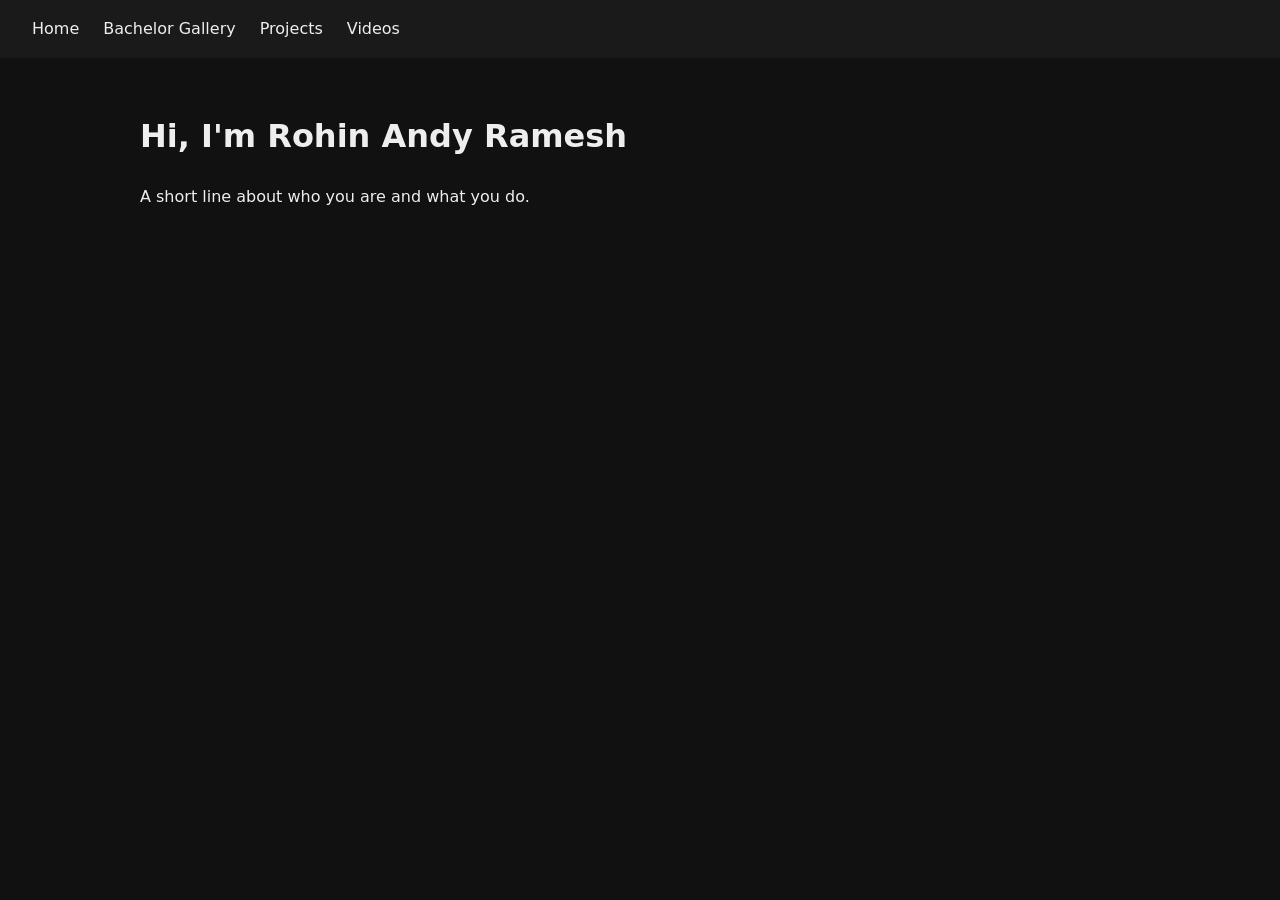
==== index.html @ 777e1914 "Add starter portfolio site with home, gallery, projects and videos pages" ====
<!DOCTYPE html>
<html lang="en">
<head>
  <meta charset="UTF-8">
  <meta name="viewport" content="width=device-width, initial-scale=1.0">
  <title>Rohin Andy Ramesh – Portfolio</title>
  <link rel="stylesheet" href="style.css">
</head>
<body>
  <nav>
    <a href="index.html">Home</a>
    <a href="gallery.html">Bachelor Gallery</a>
    <a href="projects.html">Projects</a>
    <a href="videos.html">Videos</a>
  </nav>
  <main>
    <h1>Hi, I'm Rohin Andy Ramesh</h1>
    <p>A short line about who you are and what you do.</p>
  </main>
</body>
</html>
---- style.css ----
body {
  font-family: system-ui, sans-serif;
  margin: 0;
  background: #111;
  color: #eee;
  line-height: 1.6;
}
nav {
  display: flex;
  gap: 1.5rem;
  padding: 1rem 2rem;
  background: #1a1a1a;
  position: sticky;
  top: 0;
}
nav a { color: #eee; text-decoration: none; }
nav a:hover { color: #6cf; }
main { max-width: 1000px; margin: 0 auto; padding: 2rem; }
.grid {
  display: grid;
  grid-template-columns: repeat(auto-fill, minmax(260px, 1fr));
  gap: 1rem;
}
.grid img { width: 100%; border-radius: 8px; display: block; }
.videos iframe { width: 100%; aspect-ratio: 16 / 9; border: 0; border-radius: 8px; }
.card { background: #1a1a1a; padding: 1.5rem; border-radius: 8px; margin-bottom: 1rem; }
a { color: #6cf; }
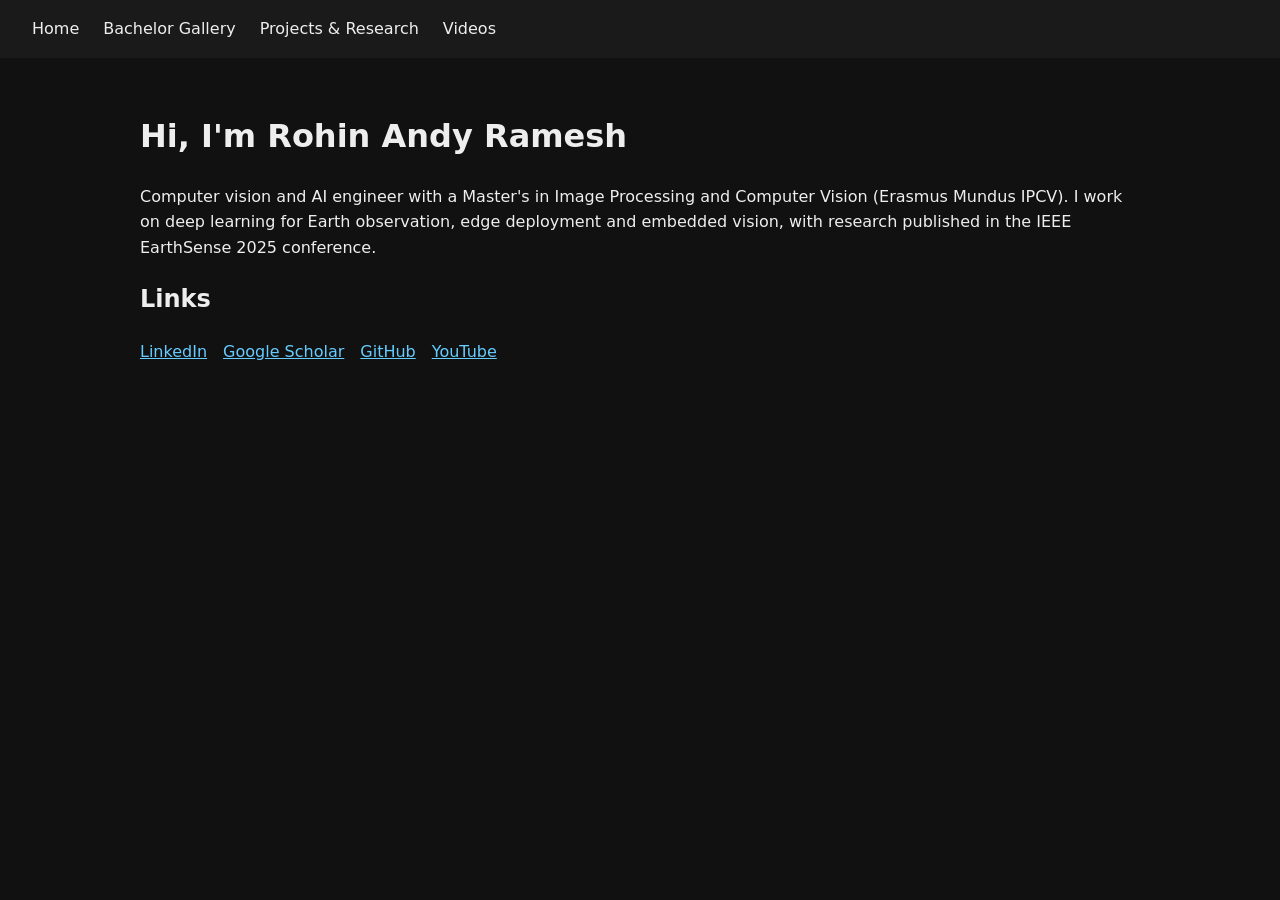
==== commit 5ef99940: "Add profile, links, photos, publications and experience Co-Authored-By: Claude Haiku 5.5 <noreply@an" ====
--- a/index.html
+++ b/index.html
@@ -10,12 +10,20 @@
   <nav>
     <a href="index.html">Home</a>
     <a href="gallery.html">Bachelor Gallery</a>
-    <a href="projects.html">Projects</a>
+    <a href="projects.html">Projects & Research</a>
     <a href="videos.html">Videos</a>
   </nav>
   <main>
     <h1>Hi, I'm Rohin Andy Ramesh</h1>
-    <p>A short line about who you are and what you do.</p>
+    <p>Computer vision and AI engineer with a Master's in Image Processing and Computer Vision (Erasmus Mundus IPCV). I work on deep learning for Earth observation, edge deployment and embedded vision, with research published in the IEEE EarthSense 2025 conference.</p>
+
+    <h2>Links</h2>
+    <ul class="links">
+      <li><a href="https://www.linkedin.com/in/rohin-andy-ramesh-450394215" target="_blank" rel="noopener">LinkedIn</a></li>
+      <li><a href="https://scholar.google.com/citations?user=QvoHIwIAAAAJ&hl=en" target="_blank" rel="noopener">Google Scholar</a></li>
+      <li><a href="https://github.com/rohinr7" target="_blank" rel="noopener">GitHub</a></li>
+      <li><a href="https://www.youtube.com/@visionarchitecture" target="_blank" rel="noopener">YouTube</a></li>
+    </ul>
   </main>
 </body>
 </html>
--- a/style.css
+++ b/style.css
@@ -7,6 +7,7 @@
 }
 nav {
   display: flex;
+  flex-wrap: wrap;
   gap: 1.5rem;
   padding: 1rem 2rem;
   background: #1a1a1a;
@@ -22,6 +23,18 @@
   gap: 1rem;
 }
 .grid img { width: 100%; border-radius: 8px; display: block; }
+figure { margin: 0; }
+figcaption { color: #aaa; font-size: 0.95rem; margin-top: 0.4rem; }
 .videos iframe { width: 100%; aspect-ratio: 16 / 9; border: 0; border-radius: 8px; }
 .card { background: #1a1a1a; padding: 1.5rem; border-radius: 8px; margin-bottom: 1rem; }
+.links { list-style: none; padding: 0; display: flex; flex-wrap: wrap; gap: 1rem; }
+.button {
+  display: inline-block;
+  background: #6cf;
+  color: #111;
+  padding: 0.6rem 1.2rem;
+  border-radius: 6px;
+  text-decoration: none;
+  font-weight: 600;
+}
 a { color: #6cf; }
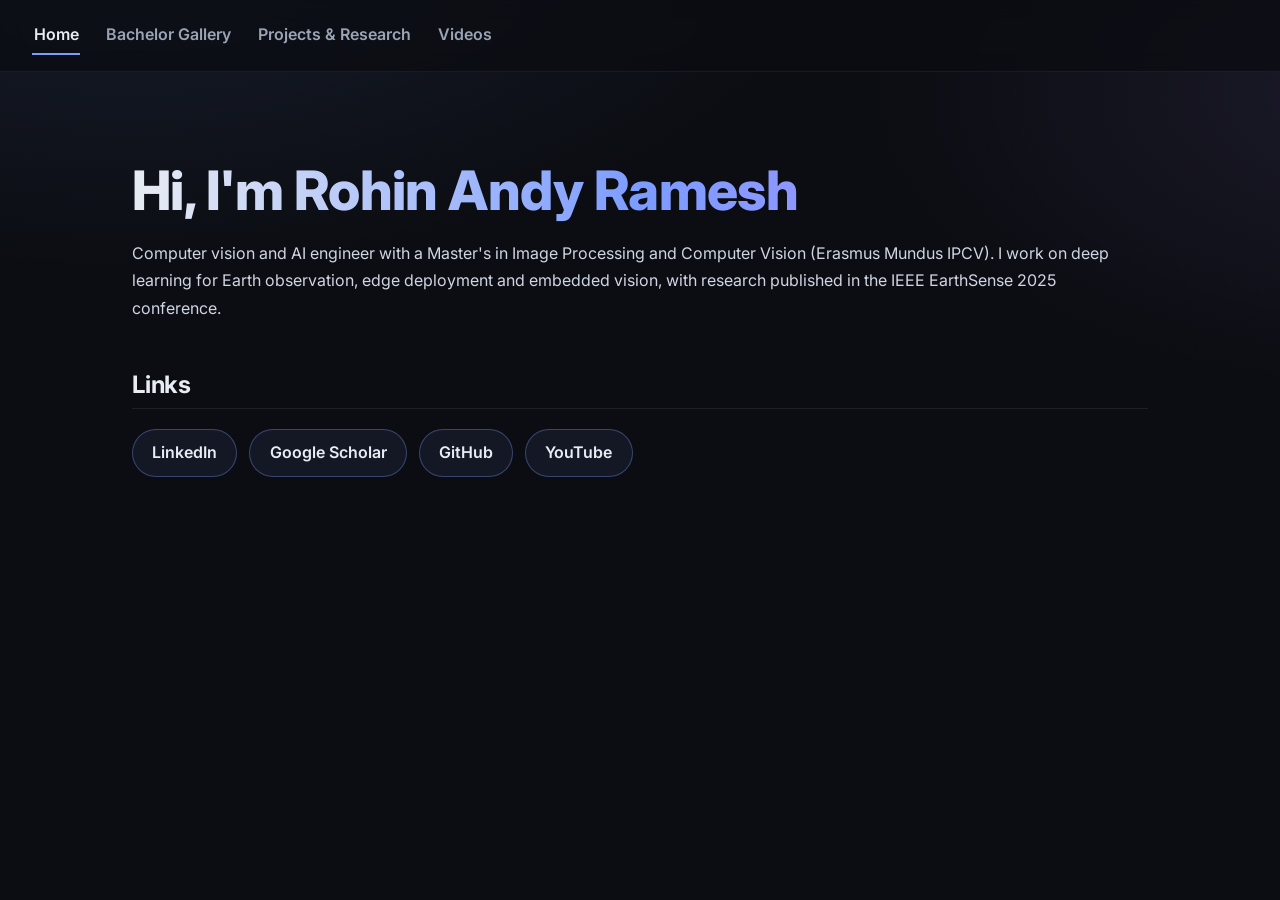
==== commit f6db2527: "Add modern theme and click-to-enlarge gallery Co-Authored-By: Claude Haiku 5.5 <noreply@anthropic.co" ====
--- a/index.html
+++ b/index.html
@@ -8,7 +8,7 @@
 </head>
 <body>
   <nav>
-    <a href="index.html">Home</a>
+    <a href="index.html" aria-current="page">Home</a>
     <a href="gallery.html">Bachelor Gallery</a>
     <a href="projects.html">Projects & Research</a>
     <a href="videos.html">Videos</a>
--- a/style.css
+++ b/style.css
@@ -1,40 +1,216 @@
+@import url("https://fonts.googleapis.com/css2?family=Inter:wght@400;600;800&display=swap");
+
+:root {
+  --bg: #0b0d12;
+  --surface: #151923;
+  --surface-2: #1d2330;
+  --text: #e8ecf3;
+  --muted: #9aa4b5;
+  --accent: #7c9cff;
+  --accent-2: #b48cff;
+  --radius: 14px;
+}
+
+* { box-sizing: border-box; }
+
 body {
-  font-family: system-ui, sans-serif;
+  font-family: "Inter", system-ui, sans-serif;
   margin: 0;
-  background: #111;
-  color: #eee;
-  line-height: 1.6;
-}
+  background:
+    radial-gradient(1200px 600px at 10% -10%, rgba(124, 156, 255, 0.12), transparent 60%),
+    radial-gradient(900px 500px at 110% 10%, rgba(180, 140, 255, 0.10), transparent 60%),
+    var(--bg);
+  color: var(--text);
+  line-height: 1.7;
+  min-height: 100vh;
+}
+
+/* Navigation */
 nav {
   display: flex;
   flex-wrap: wrap;
-  gap: 1.5rem;
+  align-items: center;
+  gap: 0.5rem 1.5rem;
   padding: 1rem 2rem;
-  background: #1a1a1a;
+  background: rgba(11, 13, 18, 0.75);
+  backdrop-filter: blur(10px);
+  border-bottom: 1px solid rgba(255, 255, 255, 0.06);
   position: sticky;
   top: 0;
-}
-nav a { color: #eee; text-decoration: none; }
-nav a:hover { color: #6cf; }
-main { max-width: 1000px; margin: 0 auto; padding: 2rem; }
+  z-index: 10;
+}
+nav a {
+  color: var(--muted);
+  text-decoration: none;
+  font-weight: 600;
+  padding: 0.3rem 0.1rem;
+  border-bottom: 2px solid transparent;
+  transition: color 0.2s, border-color 0.2s;
+}
+nav a:hover, nav a[aria-current="page"] {
+  color: var(--text);
+  border-bottom-color: var(--accent);
+}
+
+main {
+  max-width: 1080px;
+  margin: 0 auto;
+  padding: 3rem 2rem 4rem;
+}
+
+h1, h2, h3 { line-height: 1.25; letter-spacing: -0.01em; }
+h1 {
+  font-size: clamp(2.2rem, 5vw, 3.4rem);
+  font-weight: 800;
+  background: linear-gradient(90deg, var(--text), var(--accent), var(--accent-2));
+  -webkit-background-clip: text;
+  background-clip: text;
+  color: transparent;
+  margin-bottom: 0.4rem;
+}
+h2 {
+  font-size: 1.5rem;
+  margin-top: 3rem;
+  padding-bottom: 0.5rem;
+  border-bottom: 1px solid rgba(255, 255, 255, 0.08);
+}
+h3 { font-size: 1.15rem; margin: 0 0 0.4rem; }
+p, li { color: #cfd6e3; }
+ul { padding-left: 1.2rem; }
+li { margin-bottom: 0.4rem; }
+strong { color: var(--text); }
+
+a { color: var(--accent); }
+
+/* Links row on home */
+.links {
+  list-style: none;
+  padding: 0;
+  display: flex;
+  flex-wrap: wrap;
+  gap: 0.75rem;
+  margin-top: 1rem;
+}
+.links a,
+.button {
+  display: inline-block;
+  padding: 0.6rem 1.2rem;
+  border-radius: 999px;
+  border: 1px solid rgba(124, 156, 255, 0.35);
+  background: rgba(124, 156, 255, 0.08);
+  color: var(--text);
+  text-decoration: none;
+  font-weight: 600;
+  transition: transform 0.15s, background 0.2s, border-color 0.2s;
+}
+.links a:hover,
+.button:hover {
+  transform: translateY(-2px);
+  background: rgba(124, 156, 255, 0.18);
+  border-color: var(--accent);
+}
+.button {
+  background: linear-gradient(90deg, var(--accent), var(--accent-2));
+  border: none;
+  color: #0b0d12;
+}
+.button:hover { background: linear-gradient(90deg, var(--accent-2), var(--accent)); color: #0b0d12; }
+
+/* Gallery */
 .grid {
   display: grid;
-  grid-template-columns: repeat(auto-fill, minmax(260px, 1fr));
-  gap: 1rem;
-}
-.grid img { width: 100%; border-radius: 8px; display: block; }
-figure { margin: 0; }
-figcaption { color: #aaa; font-size: 0.95rem; margin-top: 0.4rem; }
-.videos iframe { width: 100%; aspect-ratio: 16 / 9; border: 0; border-radius: 8px; }
-.card { background: #1a1a1a; padding: 1.5rem; border-radius: 8px; margin-bottom: 1rem; }
-.links { list-style: none; padding: 0; display: flex; flex-wrap: wrap; gap: 1rem; }
-.button {
-  display: inline-block;
-  background: #6cf;
-  color: #111;
-  padding: 0.6rem 1.2rem;
-  border-radius: 6px;
-  text-decoration: none;
-  font-weight: 600;
-}
-a { color: #6cf; }
+  grid-template-columns: repeat(auto-fill, minmax(280px, 1fr));
+  gap: 1.5rem;
+}
+figure {
+  margin: 0;
+  background: var(--surface);
+  border-radius: var(--radius);
+  overflow: hidden;
+  border: 1px solid rgba(255, 255, 255, 0.05);
+  transition: transform 0.2s, box-shadow 0.2s;
+}
+figure:hover { transform: translateY(-4px); box-shadow: 0 12px 30px rgba(0, 0, 0, 0.4); }
+.grid img {
+  width: 100%;
+  height: 260px;
+  object-fit: cover;
+  display: block;
+  cursor: zoom-in;
+}
+figcaption {
+  color: var(--muted);
+  font-size: 0.95rem;
+  padding: 0.8rem 1rem;
+}
+
+/* Lightbox */
+dialog.lightbox {
+  border: none;
+  padding: 0;
+  background: transparent;
+  max-width: 96vw;
+  max-height: 94vh;
+}
+dialog.lightbox::backdrop { background: rgba(5, 6, 10, 0.92); }
+dialog.lightbox img {
+  display: block;
+  max-width: 96vw;
+  max-height: 88vh;
+  border-radius: 10px;
+  box-shadow: 0 20px 60px rgba(0, 0, 0, 0.6);
+}
+dialog.lightbox p {
+  text-align: center;
+  color: var(--muted);
+  margin: 0.6rem 0 0;
+  font-size: 0.95rem;
+}
+.lightbox-close {
+  position: fixed;
+  top: 1rem;
+  right: 1.2rem;
+  background: rgba(255, 255, 255, 0.1);
+  border: none;
+  color: #fff;
+  font-size: 1.6rem;
+  width: 44px;
+  height: 44px;
+  border-radius: 50%;
+  cursor: pointer;
+}
+.lightbox-close:hover { background: rgba(255, 255, 255, 0.2); }
+
+/* Videos */
+.videos iframe {
+  width: 100%;
+  aspect-ratio: 16 / 9;
+  border: 0;
+  border-radius: var(--radius);
+}
+
+/* Cards (projects) */
+.card {
+  background: var(--surface);
+  border: 1px solid rgba(255, 255, 255, 0.05);
+  padding: 1.5rem 1.75rem;
+  border-radius: var(--radius);
+  margin-bottom: 1rem;
+  transition: border-color 0.2s, transform 0.2s;
+}
+.card:hover { border-color: rgba(124, 156, 255, 0.35); transform: translateY(-2px); }
+.card p:last-child { margin-bottom: 0; }
+
+footer {
+  text-align: center;
+  color: var(--muted);
+  font-size: 0.9rem;
+  padding: 2rem;
+  border-top: 1px solid rgba(255, 255, 255, 0.06);
+}
+
+@media (max-width: 600px) {
+  nav { padding: 0.9rem 1.2rem; gap: 0.4rem 1rem; }
+  main { padding: 2rem 1.2rem 3rem; }
+  .grid img { height: 220px; }
+}
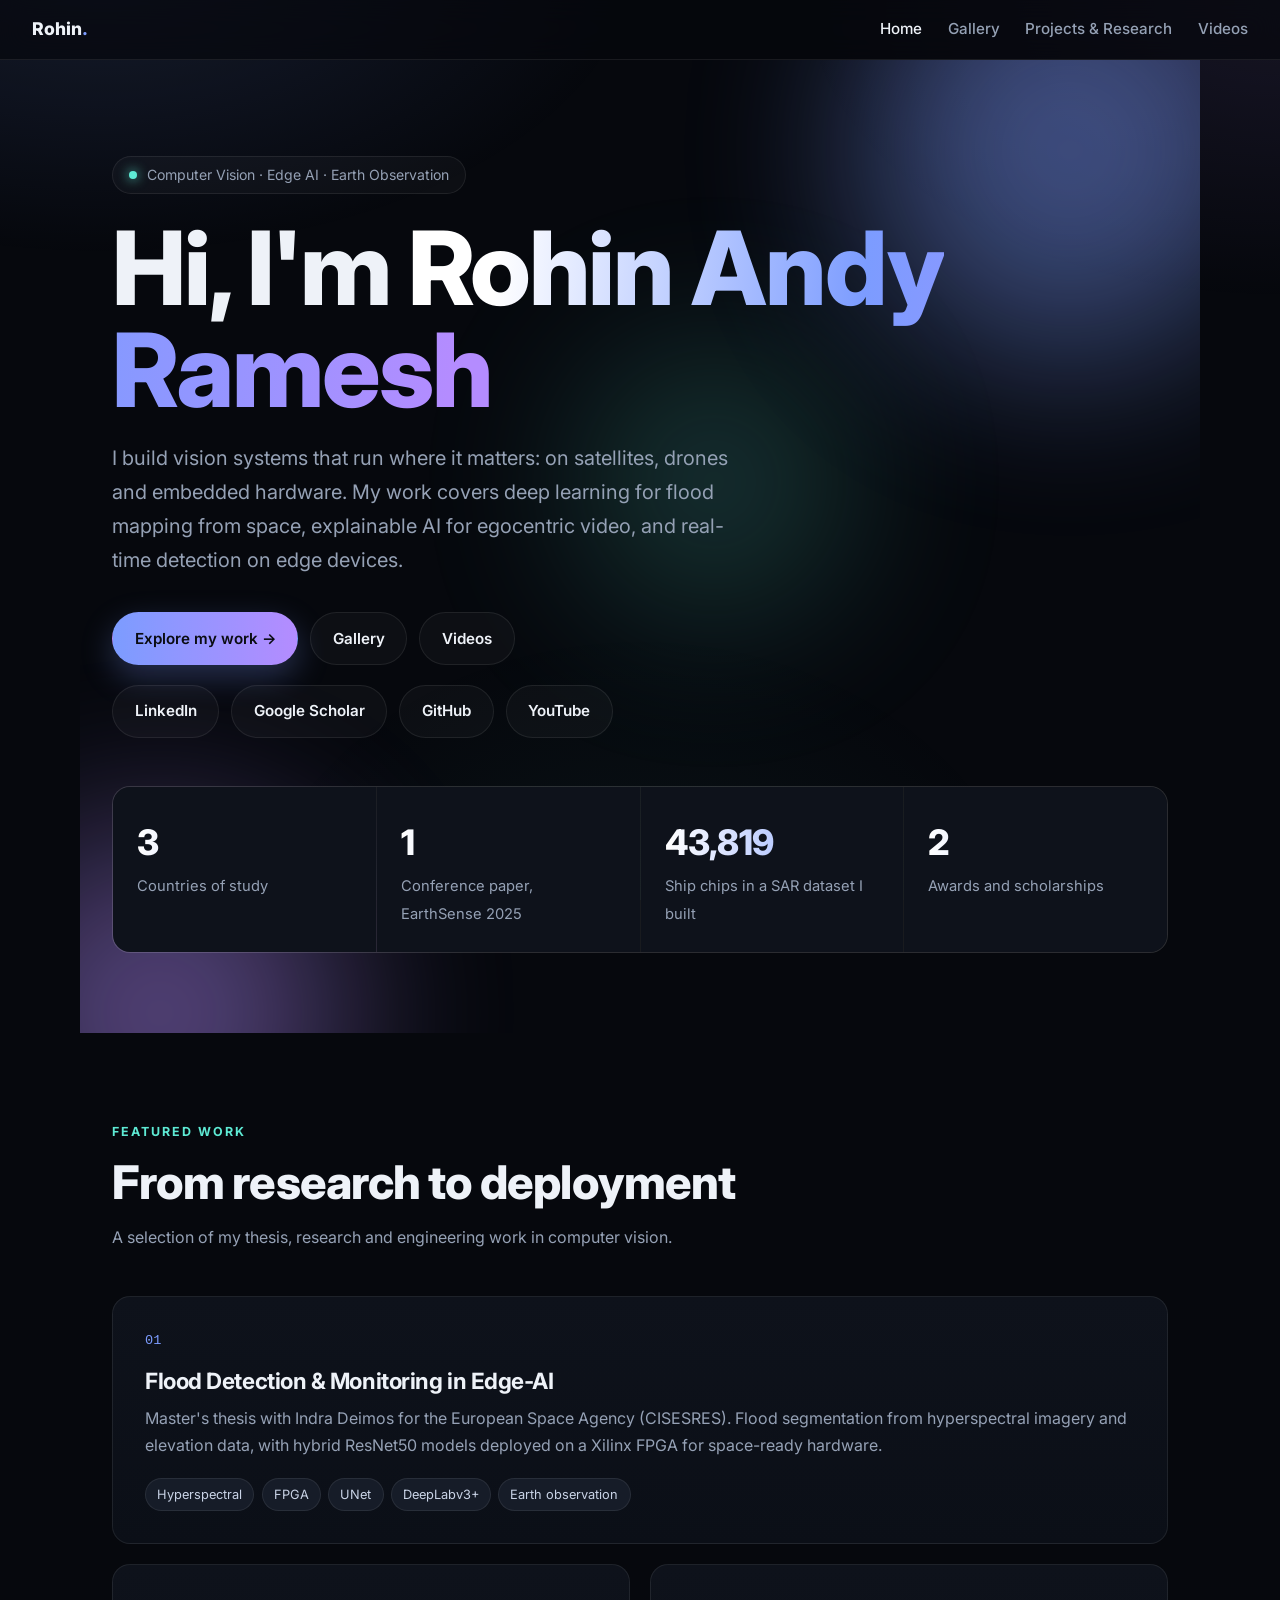
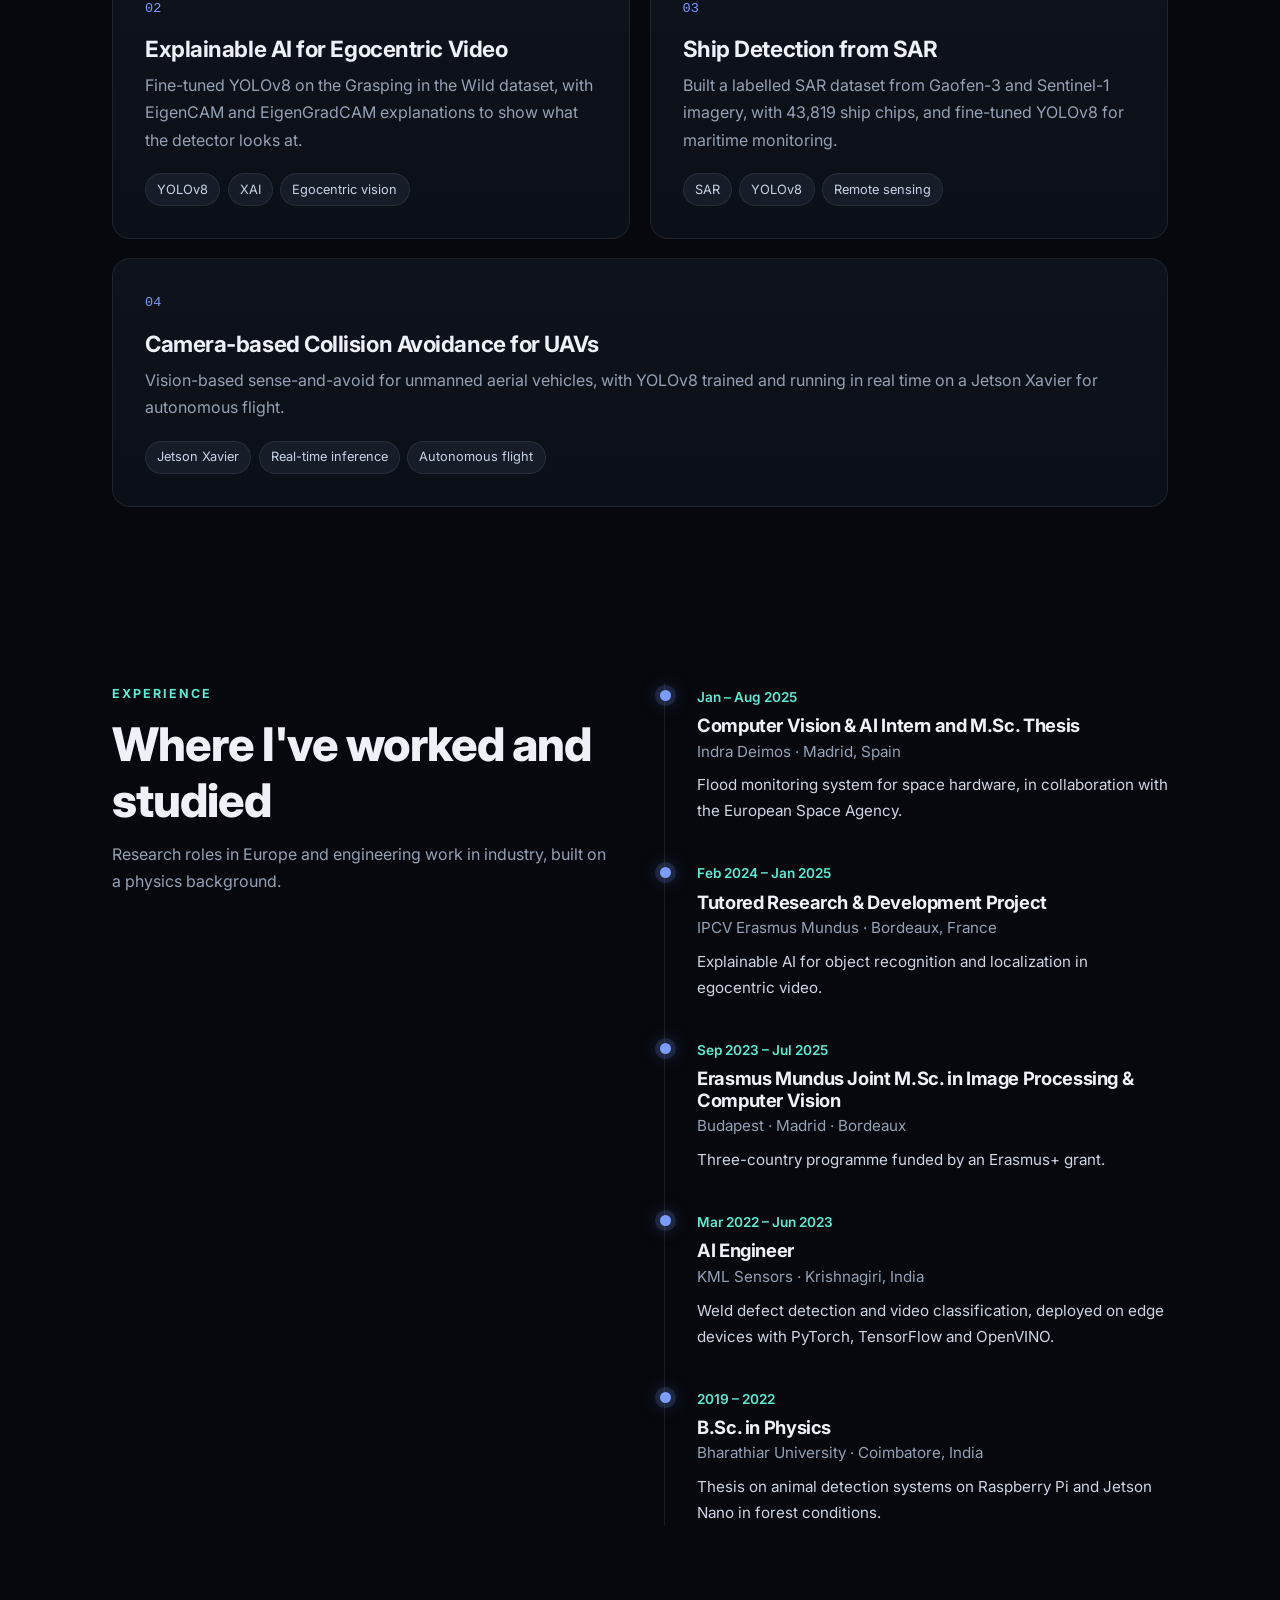
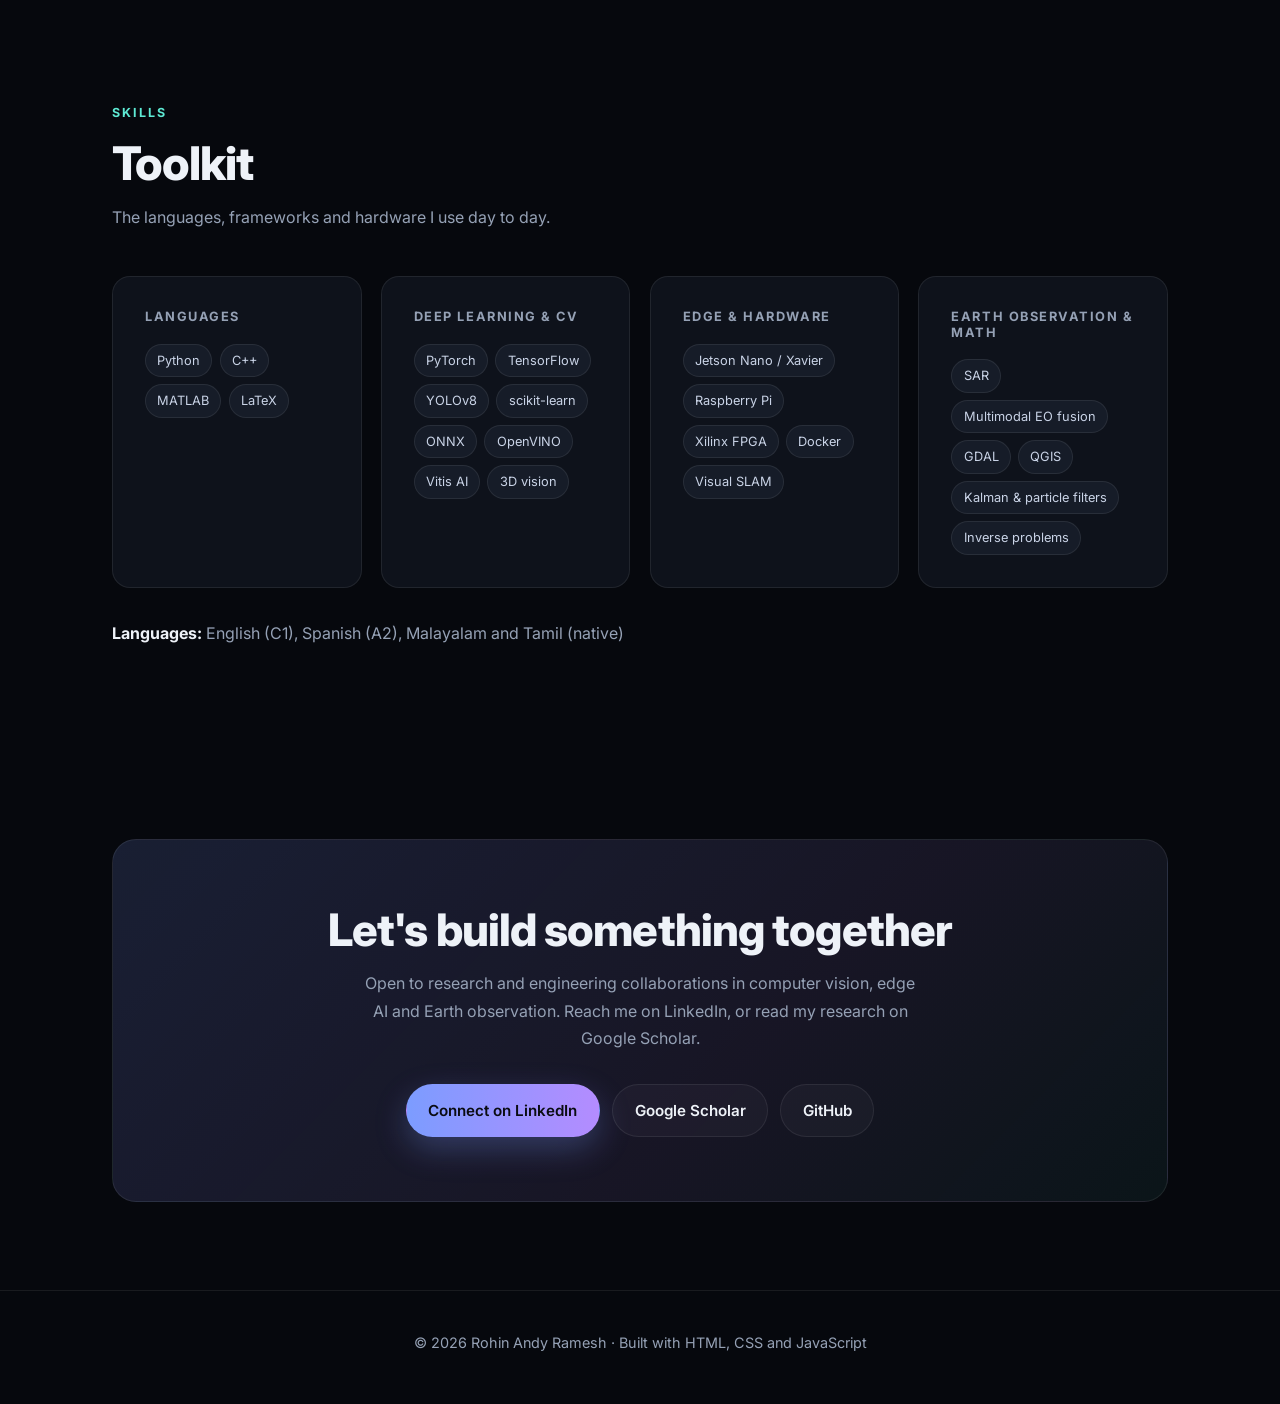
==== commit 53bed8c3: "Redesign portfolio: hero, featured work bento, timeline, skills, and compressed photos Co-Authored-B" ====
--- a/index.html
+++ b/index.html
@@ -3,27 +3,186 @@
 <head>
   <meta charset="UTF-8">
   <meta name="viewport" content="width=device-width, initial-scale=1.0">
-  <title>Rohin Andy Ramesh – Portfolio</title>
+  <title>Rohin Andy Ramesh | Computer Vision & Edge AI</title>
+  <meta name="description" content="Portfolio of Rohin Andy Ramesh: computer vision, edge AI and Earth observation research.">
   <link rel="stylesheet" href="style.css">
+  <script>document.documentElement.classList.add("js");</script>
 </head>
 <body>
   <nav>
+    <a class="brand" href="index.html">Rohin<span>.</span></a>
     <a href="index.html" aria-current="page">Home</a>
-    <a href="gallery.html">Bachelor Gallery</a>
+    <a href="gallery.html">Gallery</a>
     <a href="projects.html">Projects & Research</a>
     <a href="videos.html">Videos</a>
   </nav>
-  <main>
-    <h1>Hi, I'm Rohin Andy Ramesh</h1>
-    <p>Computer vision and AI engineer with a Master's in Image Processing and Computer Vision (Erasmus Mundus IPCV). I work on deep learning for Earth observation, edge deployment and embedded vision, with research published in the IEEE EarthSense 2025 conference.</p>
 
-    <h2>Links</h2>
-    <ul class="links">
-      <li><a href="https://www.linkedin.com/in/rohin-andy-ramesh-450394215" target="_blank" rel="noopener">LinkedIn</a></li>
-      <li><a href="https://scholar.google.com/citations?user=QvoHIwIAAAAJ&hl=en" target="_blank" rel="noopener">Google Scholar</a></li>
-      <li><a href="https://github.com/rohinr7" target="_blank" rel="noopener">GitHub</a></li>
-      <li><a href="https://www.youtube.com/@visionarchitecture" target="_blank" rel="noopener">YouTube</a></li>
-    </ul>
+  <main class="home">
+    <section class="hero">
+      <div class="orb a"></div>
+      <div class="orb b"></div>
+      <div class="orb c"></div>
+
+      <span class="eyebrow"><span class="dot"></span> Computer Vision · Edge AI · Earth Observation</span>
+      <h1>Hi, I'm <span class="gradient-text">Rohin Andy Ramesh</span></h1>
+      <p class="lead">I build vision systems that run where it matters: on satellites, drones and embedded hardware. My work covers deep learning for flood mapping from space, explainable AI for egocentric video, and real-time detection on edge devices.</p>
+
+      <div class="cta-row">
+        <a class="btn btn-primary" href="projects.html">Explore my work →</a>
+        <a class="btn btn-ghost" href="gallery.html">Gallery</a>
+        <a class="btn btn-ghost" href="videos.html">Videos</a>
+      </div>
+      <div class="pill-row">
+        <a class="btn btn-ghost" href="https://www.linkedin.com/in/rohin-andy-ramesh-450394215" target="_blank" rel="noopener">LinkedIn</a>
+        <a class="btn btn-ghost" href="https://scholar.google.com/citations?user=QvoHIwIAAAAJ&hl=en" target="_blank" rel="noopener">Google Scholar</a>
+        <a class="btn btn-ghost" href="https://github.com/rohinr7" target="_blank" rel="noopener">GitHub</a>
+        <a class="btn btn-ghost" href="https://www.youtube.com/@visionarchitecture" target="_blank" rel="noopener">YouTube</a>
+      </div>
+
+      <div class="stats">
+        <div class="stat"><strong>3</strong><span>Countries of study</span></div>
+        <div class="stat"><strong>1</strong><span>Conference paper, EarthSense 2025</span></div>
+        <div class="stat"><strong>43,819</strong><span>Ship chips in a SAR dataset I built</span></div>
+        <div class="stat"><strong>2</strong><span>Awards and scholarships</span></div>
+      </div>
+    </section>
+
+    <section class="wrap">
+      <span class="kicker">Featured work</span>
+      <h2 class="section-title">From research to deployment</h2>
+      <p class="section-lead">A selection of my thesis, research and engineering work in computer vision.</p>
+
+      <div class="bento">
+        <article class="tile wide reveal">
+          <span class="tile-num">01</span>
+          <h3>Flood Detection & Monitoring in Edge-AI</h3>
+          <p>Master's thesis with Indra Deimos for the European Space Agency (CISESRES). Flood segmentation from hyperspectral imagery and elevation data, with hybrid ResNet50 models deployed on a Xilinx FPGA for space-ready hardware.</p>
+          <div class="tags"><span>Hyperspectral</span><span>FPGA</span><span>UNet</span><span>DeepLabv3+</span><span>Earth observation</span></div>
+        </article>
+
+        <article class="tile reveal">
+          <span class="tile-num">02</span>
+          <h3>Explainable AI for Egocentric Video</h3>
+          <p>Fine-tuned YOLOv8 on the Grasping in the Wild dataset, with EigenCAM and EigenGradCAM explanations to show what the detector looks at.</p>
+          <div class="tags"><span>YOLOv8</span><span>XAI</span><span>Egocentric vision</span></div>
+        </article>
+
+        <article class="tile reveal">
+          <span class="tile-num">03</span>
+          <h3>Ship Detection from SAR</h3>
+          <p>Built a labelled SAR dataset from Gaofen-3 and Sentinel-1 imagery, with 43,819 ship chips, and fine-tuned YOLOv8 for maritime monitoring.</p>
+          <div class="tags"><span>SAR</span><span>YOLOv8</span><span>Remote sensing</span></div>
+        </article>
+
+        <article class="tile wide reveal">
+          <span class="tile-num">04</span>
+          <h3>Camera-based Collision Avoidance for UAVs</h3>
+          <p>Vision-based sense-and-avoid for unmanned aerial vehicles, with YOLOv8 trained and running in real time on a Jetson Xavier for autonomous flight.</p>
+          <div class="tags"><span>Jetson Xavier</span><span>Real-time inference</span><span>Autonomous flight</span></div>
+        </article>
+      </div>
+    </section>
+
+    <section class="wrap split">
+      <div>
+        <span class="kicker">Experience</span>
+        <h2 class="section-title">Where I've worked and studied</h2>
+        <p class="section-lead">Research roles in Europe and engineering work in industry, built on a physics background.</p>
+      </div>
+
+      <div class="timeline">
+        <div class="tl reveal">
+          <span class="tl-date">Jan – Aug 2025</span>
+          <h3>Computer Vision & AI Intern and M.Sc. Thesis</h3>
+          <p class="org">Indra Deimos · Madrid, Spain</p>
+          <p>Flood monitoring system for space hardware, in collaboration with the European Space Agency.</p>
+        </div>
+        <div class="tl reveal">
+          <span class="tl-date">Feb 2024 – Jan 2025</span>
+          <h3>Tutored Research & Development Project</h3>
+          <p class="org">IPCV Erasmus Mundus · Bordeaux, France</p>
+          <p>Explainable AI for object recognition and localization in egocentric video.</p>
+        </div>
+        <div class="tl reveal">
+          <span class="tl-date">Sep 2023 – Jul 2025</span>
+          <h3>Erasmus Mundus Joint M.Sc. in Image Processing & Computer Vision</h3>
+          <p class="org">Budapest · Madrid · Bordeaux</p>
+          <p>Three-country programme funded by an Erasmus+ grant.</p>
+        </div>
+        <div class="tl reveal">
+          <span class="tl-date">Mar 2022 – Jun 2023</span>
+          <h3>AI Engineer</h3>
+          <p class="org">KML Sensors · Krishnagiri, India</p>
+          <p>Weld defect detection and video classification, deployed on edge devices with PyTorch, TensorFlow and OpenVINO.</p>
+        </div>
+        <div class="tl reveal">
+          <span class="tl-date">2019 – 2022</span>
+          <h3>B.Sc. in Physics</h3>
+          <p class="org">Bharathiar University · Coimbatore, India</p>
+          <p>Thesis on animal detection systems on Raspberry Pi and Jetson Nano in forest conditions.</p>
+        </div>
+      </div>
+    </section>
+
+    <section class="wrap">
+      <span class="kicker">Skills</span>
+      <h2 class="section-title">Toolkit</h2>
+      <p class="section-lead">The languages, frameworks and hardware I use day to day.</p>
+
+      <div class="skills-grid">
+        <div class="panel reveal">
+          <h4>Languages</h4>
+          <div class="tags"><span>Python</span><span>C++</span><span>MATLAB</span><span>LaTeX</span></div>
+        </div>
+        <div class="panel reveal">
+          <h4>Deep learning & CV</h4>
+          <div class="tags"><span>PyTorch</span><span>TensorFlow</span><span>YOLOv8</span><span>scikit-learn</span><span>ONNX</span><span>OpenVINO</span><span>Vitis AI</span><span>3D vision</span></div>
+        </div>
+        <div class="panel reveal">
+          <h4>Edge & hardware</h4>
+          <div class="tags"><span>Jetson Nano / Xavier</span><span>Raspberry Pi</span><span>Xilinx FPGA</span><span>Docker</span><span>Visual SLAM</span></div>
+        </div>
+        <div class="panel reveal">
+          <h4>Earth observation & math</h4>
+          <div class="tags"><span>SAR</span><span>Multimodal EO fusion</span><span>GDAL</span><span>QGIS</span><span>Kalman & particle filters</span><span>Inverse problems</span></div>
+        </div>
+      </div>
+
+      <p style="margin-top:2rem;color:var(--muted);"><strong>Languages:</strong> English (C1), Spanish (A2), Malayalam and Tamil (native)</p>
+    </section>
+
+    <section class="wrap">
+      <div class="cta-band reveal">
+        <h2>Let's build something together</h2>
+        <p>Open to research and engineering collaborations in computer vision, edge AI and Earth observation. Reach me on LinkedIn, or read my research on Google Scholar.</p>
+        <div class="pill-row">
+          <a class="btn btn-primary" href="https://www.linkedin.com/in/rohin-andy-ramesh-450394215" target="_blank" rel="noopener">Connect on LinkedIn</a>
+          <a class="btn btn-ghost" href="https://scholar.google.com/citations?user=QvoHIwIAAAAJ&hl=en" target="_blank" rel="noopener">Google Scholar</a>
+          <a class="btn btn-ghost" href="https://github.com/rohinr7" target="_blank" rel="noopener">GitHub</a>
+        </div>
+      </div>
+    </section>
   </main>
+
+  <footer>© 2026 Rohin Andy Ramesh · Built with HTML, CSS and JavaScript</footer>
+
+  <script>
+    (function () {
+      var items = document.querySelectorAll(".reveal");
+      if (!("IntersectionObserver" in window)) {
+        items.forEach(function (el) { el.classList.add("in"); });
+        return;
+      }
+      var io = new IntersectionObserver(function (entries) {
+        entries.forEach(function (e) {
+          if (e.isIntersecting) {
+            e.target.classList.add("in");
+            io.unobserve(e.target);
+          }
+        });
+      }, { threshold: 0.12 });
+      items.forEach(function (el) { io.observe(el); });
+    })();
+  </script>
 </body>
 </html>
--- a/style.css
+++ b/style.css
@@ -1,136 +1,364 @@
-@import url("https://fonts.googleapis.com/css2?family=Inter:wght@400;600;800&display=swap");
+@import url("https://fonts.googleapis.com/css2?family=Inter:wght@400;500;600;800&display=swap");
 
 :root {
-  --bg: #0b0d12;
-  --surface: #151923;
-  --surface-2: #1d2330;
-  --text: #e8ecf3;
-  --muted: #9aa4b5;
+  --bg: #06080d;
+  --surface: #0e121b;
+  --surface-2: #161c28;
+  --line: rgba(255, 255, 255, 0.08);
+  --text: #eef2f8;
+  --muted: #95a1b5;
   --accent: #7c9cff;
   --accent-2: #b48cff;
-  --radius: 14px;
+  --accent-3: #5eead4;
+  --radius: 18px;
 }
 
 * { box-sizing: border-box; }
+html { scroll-behavior: smooth; }
 
 body {
-  font-family: "Inter", system-ui, sans-serif;
   margin: 0;
+  min-height: 100vh;
+  font-family: "Inter", system-ui, -apple-system, sans-serif;
+  background: var(--bg);
+  color: #cfd6e3;
+  line-height: 1.7;
+  -webkit-font-smoothing: antialiased;
+  overflow-x: hidden;
+}
+body::before {
+  content: "";
+  position: fixed;
+  inset: 0;
+  z-index: -1;
+  pointer-events: none;
   background:
-    radial-gradient(1200px 600px at 10% -10%, rgba(124, 156, 255, 0.12), transparent 60%),
-    radial-gradient(900px 500px at 110% 10%, rgba(180, 140, 255, 0.10), transparent 60%),
-    var(--bg);
-  color: var(--text);
-  line-height: 1.7;
-  min-height: 100vh;
-}
+    radial-gradient(900px 500px at 8% -5%, rgba(124, 156, 255, 0.14), transparent 60%),
+    radial-gradient(800px 500px at 100% 0%, rgba(180, 140, 255, 0.10), transparent 60%),
+    radial-gradient(700px 600px at 50% 110%, rgba(94, 234, 212, 0.06), transparent 60%);
+}
+
+h1, h2, h3, h4 { color: var(--text); margin: 0; line-height: 1.2; letter-spacing: -0.02em; }
+p { margin: 0 0 1rem; }
+a { color: var(--accent); }
+strong { color: var(--text); }
+ul { padding-left: 1.2rem; margin: 0 0 1rem; }
+li { margin-bottom: 0.45rem; }
 
 /* Navigation */
 nav {
+  position: sticky;
+  top: 0;
+  z-index: 20;
   display: flex;
   flex-wrap: wrap;
   align-items: center;
-  gap: 0.5rem 1.5rem;
-  padding: 1rem 2rem;
-  background: rgba(11, 13, 18, 0.75);
-  backdrop-filter: blur(10px);
-  border-bottom: 1px solid rgba(255, 255, 255, 0.06);
-  position: sticky;
-  top: 0;
-  z-index: 10;
+  gap: 0.6rem 1.6rem;
+  padding: 0.9rem 2rem;
+  background: rgba(6, 8, 13, 0.7);
+  backdrop-filter: blur(14px);
+  -webkit-backdrop-filter: blur(14px);
+  border-bottom: 1px solid var(--line);
 }
 nav a {
   color: var(--muted);
   text-decoration: none;
-  font-weight: 600;
-  padding: 0.3rem 0.1rem;
-  border-bottom: 2px solid transparent;
-  transition: color 0.2s, border-color 0.2s;
-}
-nav a:hover, nav a[aria-current="page"] {
+  font-weight: 500;
+  font-size: 0.95rem;
+  transition: color 0.2s;
+}
+nav a:hover, nav a[aria-current="page"] { color: var(--text); }
+nav .brand {
+  margin-right: auto;
+  font-weight: 800;
+  font-size: 1.1rem;
   color: var(--text);
-  border-bottom-color: var(--accent);
-}
-
+}
+nav .brand span { color: var(--accent); }
+
+/* Page layout */
 main {
-  max-width: 1080px;
+  max-width: 1120px;
   margin: 0 auto;
-  padding: 3rem 2rem 4rem;
-}
-
-h1, h2, h3 { line-height: 1.25; letter-spacing: -0.01em; }
-h1 {
-  font-size: clamp(2.2rem, 5vw, 3.4rem);
+  padding: 3.5rem 2rem 4rem;
+}
+main > h1 {
+  font-size: clamp(2.4rem, 5vw, 3.6rem);
   font-weight: 800;
-  background: linear-gradient(90deg, var(--text), var(--accent), var(--accent-2));
+  background: linear-gradient(95deg, #fff 10%, var(--accent) 60%, var(--accent-2));
   -webkit-background-clip: text;
   background-clip: text;
   color: transparent;
-  margin-bottom: 0.4rem;
-}
-h2 {
-  font-size: 1.5rem;
+  margin-bottom: 0.6rem;
+}
+main > p.lead { font-size: 1.1rem; color: var(--muted); max-width: 680px; margin-bottom: 2.5rem; }
+main.home { padding: 0; }
+.wrap { max-width: 1120px; margin: 0 auto; padding: 5.5rem 2rem; }
+
+/* Hero */
+.hero {
+  position: relative;
+  overflow: hidden;
+  max-width: 1120px;
+  margin: 0 auto;
+  padding: 6rem 2rem 5rem;
+}
+.orb {
+  position: absolute;
+  border-radius: 50%;
+  filter: blur(90px);
+  opacity: 0.45;
+  pointer-events: none;
+  z-index: -1;
+  animation: float 16s ease-in-out infinite;
+}
+.orb.a { width: 420px; height: 420px; background: var(--accent); top: -120px; right: -80px; }
+.orb.b { width: 360px; height: 360px; background: var(--accent-2); bottom: -160px; left: -100px; animation-delay: -6s; }
+.orb.c { width: 260px; height: 260px; background: var(--accent-3); top: 30%; left: 45%; opacity: 0.22; animation-delay: -11s; }
+@keyframes float {
+  0%, 100% { transform: translate(0, 0) scale(1); }
+  50% { transform: translate(40px, -30px) scale(1.08); }
+}
+.eyebrow {
+  display: inline-flex;
+  align-items: center;
+  gap: 0.6rem;
+  padding: 0.4rem 1rem;
+  border: 1px solid var(--line);
+  border-radius: 999px;
+  background: rgba(255, 255, 255, 0.03);
+  color: var(--muted);
+  font-size: 0.88rem;
+}
+.dot {
+  width: 8px;
+  height: 8px;
+  border-radius: 50%;
+  background: var(--accent-3);
+  box-shadow: 0 0 12px var(--accent-3);
+}
+.hero h1 {
+  font-size: clamp(3rem, 9vw, 6.4rem);
+  font-weight: 800;
+  line-height: 1;
+  margin: 1.4rem 0 1.2rem;
+}
+.gradient-text {
+  background: linear-gradient(95deg, #ffffff 10%, var(--accent) 50%, var(--accent-2) 95%);
+  -webkit-background-clip: text;
+  background-clip: text;
+  color: transparent;
+}
+.lead { font-size: clamp(1.05rem, 2vw, 1.25rem); color: var(--muted); max-width: 640px; }
+.cta-row, .pill-row { display: flex; flex-wrap: wrap; gap: 0.75rem; }
+.cta-row { margin-top: 2.2rem; }
+.pill-row { margin-top: 1.2rem; }
+
+.btn {
+  display: inline-flex;
+  align-items: center;
+  gap: 0.4rem;
+  padding: 0.8rem 1.35rem;
+  border-radius: 999px;
+  border: 1px solid transparent;
+  font-weight: 600;
+  font-size: 0.95rem;
+  text-decoration: none;
+  transition: transform 0.2s, box-shadow 0.2s, background 0.2s, border-color 0.2s;
+}
+.btn:hover { transform: translateY(-2px); }
+.btn-primary {
+  background: linear-gradient(90deg, var(--accent), var(--accent-2));
+  color: #0a0c12;
+  box-shadow: 0 12px 32px rgba(124, 156, 255, 0.28);
+}
+.btn-primary:hover { color: #0a0c12; box-shadow: 0 16px 40px rgba(124, 156, 255, 0.4); }
+.btn-ghost {
+  border-color: var(--line);
+  color: var(--text);
+  background: rgba(255, 255, 255, 0.03);
+}
+.btn-ghost:hover { border-color: rgba(124, 156, 255, 0.5); background: rgba(124, 156, 255, 0.08); }
+
+/* Stats strip */
+.stats {
+  display: grid;
+  grid-template-columns: repeat(auto-fit, minmax(200px, 1fr));
+  gap: 1px;
+  background: var(--line);
+  border: 1px solid var(--line);
+  border-radius: var(--radius);
+  overflow: hidden;
   margin-top: 3rem;
-  padding-bottom: 0.5rem;
-  border-bottom: 1px solid rgba(255, 255, 255, 0.08);
-}
-h3 { font-size: 1.15rem; margin: 0 0 0.4rem; }
-p, li { color: #cfd6e3; }
-ul { padding-left: 1.2rem; }
-li { margin-bottom: 0.4rem; }
-strong { color: var(--text); }
-
-a { color: var(--accent); }
-
-/* Links row on home */
-.links {
-  list-style: none;
-  padding: 0;
-  display: flex;
-  flex-wrap: wrap;
-  gap: 0.75rem;
-  margin-top: 1rem;
-}
-.links a,
-.button {
-  display: inline-block;
-  padding: 0.6rem 1.2rem;
+}
+.stat { background: var(--surface); padding: 1.6rem 1.5rem; }
+.stat strong {
+  display: block;
+  font-size: 2.2rem;
+  font-weight: 800;
+  letter-spacing: -0.02em;
+  background: linear-gradient(90deg, #fff, var(--accent));
+  -webkit-background-clip: text;
+  background-clip: text;
+  color: transparent;
+}
+.stat span { color: var(--muted); font-size: 0.92rem; }
+
+/* Section headings */
+.kicker {
+  display: block;
+  color: var(--accent-3);
+  font-size: 0.78rem;
+  font-weight: 700;
+  letter-spacing: 0.16em;
+  text-transform: uppercase;
+  margin-bottom: 0.8rem;
+}
+.section-title { font-size: clamp(2rem, 4vw, 2.9rem); font-weight: 800; margin-bottom: 0.8rem; }
+.section-lead { color: var(--muted); max-width: 620px; margin-bottom: 2.8rem; }
+
+/* Bento tiles */
+.bento { display: grid; grid-template-columns: repeat(6, 1fr); gap: 1.2rem; }
+.tile {
+  grid-column: span 3;
+  position: relative;
+  overflow: hidden;
+  background: linear-gradient(180deg, var(--surface), #0b0f17);
+  border: 1px solid var(--line);
+  border-radius: var(--radius);
+  padding: 2rem;
+  transition: transform 0.3s, border-color 0.3s, box-shadow 0.3s;
+}
+.tile::after {
+  content: "";
+  position: absolute;
+  inset: 0;
+  background: radial-gradient(500px circle at 0% 0%, rgba(124, 156, 255, 0.14), transparent 45%);
+  opacity: 0;
+  transition: opacity 0.4s;
+  pointer-events: none;
+}
+.tile > * { position: relative; z-index: 1; }
+.tile:hover {
+  transform: translateY(-5px);
+  border-color: rgba(124, 156, 255, 0.35);
+  box-shadow: 0 20px 50px rgba(0, 0, 0, 0.4);
+}
+.tile:hover::after { opacity: 1; }
+.tile.wide { grid-column: span 6; }
+.tile-num {
+  display: block;
+  font-family: ui-monospace, SFMono-Regular, Menlo, monospace;
+  color: var(--accent);
+  font-size: 0.85rem;
+  margin-bottom: 1rem;
+}
+.tile h3 { font-size: 1.4rem; margin-bottom: 0.6rem; }
+.tile p { color: var(--muted); margin-bottom: 1.2rem; }
+
+/* Tags */
+.tags { display: flex; flex-wrap: wrap; gap: 0.45rem; }
+.tags span {
+  font-size: 0.8rem;
+  padding: 0.3rem 0.7rem;
   border-radius: 999px;
-  border: 1px solid rgba(124, 156, 255, 0.35);
-  background: rgba(124, 156, 255, 0.08);
-  color: var(--text);
-  text-decoration: none;
-  font-weight: 600;
-  transition: transform 0.15s, background 0.2s, border-color 0.2s;
-}
-.links a:hover,
-.button:hover {
-  transform: translateY(-2px);
-  background: rgba(124, 156, 255, 0.18);
-  border-color: var(--accent);
-}
-.button {
-  background: linear-gradient(90deg, var(--accent), var(--accent-2));
-  border: none;
-  color: #0b0d12;
-}
-.button:hover { background: linear-gradient(90deg, var(--accent-2), var(--accent)); color: #0b0d12; }
+  background: var(--surface-2);
+  border: 1px solid var(--line);
+  color: #c9d3e6;
+}
+
+/* Panels */
+.panel {
+  background: var(--surface);
+  border: 1px solid var(--line);
+  border-radius: var(--radius);
+  padding: 2rem;
+  margin-bottom: 1.5rem;
+}
+.panel h2 { font-size: 1.6rem; margin-bottom: 0.6rem; }
+.panel .meta { color: var(--muted); font-size: 0.95rem; }
+.panel.pub { border-left: 3px solid var(--accent-2); }
+.panel .tags { margin-top: 1.2rem; }
+.split { display: grid; grid-template-columns: 1fr 1fr; gap: 3rem; align-items: start; }
+
+/* Timeline */
+.timeline { position: relative; padding-left: 2rem; border-left: 1px solid var(--line); }
+.tl { position: relative; padding-bottom: 2.2rem; }
+.tl:last-child { padding-bottom: 0; }
+.tl::before {
+  content: "";
+  position: absolute;
+  left: calc(-2rem - 5px);
+  top: 0.45rem;
+  width: 11px;
+  height: 11px;
+  border-radius: 50%;
+  background: var(--accent);
+  box-shadow: 0 0 0 5px rgba(124, 156, 255, 0.15), 0 0 18px rgba(124, 156, 255, 0.6);
+}
+.tl-date { color: var(--accent-3); font-size: 0.85rem; font-weight: 600; }
+.tl h3 { font-size: 1.15rem; margin: 0.25rem 0 0.15rem; }
+.tl .org { color: var(--muted); font-size: 0.95rem; margin: 0; }
+.tl p { margin: 0.5rem 0 0; font-size: 0.95rem; }
+
+/* Skills */
+.skills-grid { display: grid; grid-template-columns: repeat(auto-fit, minmax(240px, 1fr)); gap: 1.2rem; }
+.skills-grid .panel { margin-bottom: 0; }
+.skills-grid h4 {
+  font-size: 0.8rem;
+  text-transform: uppercase;
+  letter-spacing: 0.12em;
+  color: var(--muted);
+  margin-bottom: 0.9rem;
+}
+
+/* Feature list */
+.panel ul { margin-top: 0.8rem; }
+
+/* CTA band */
+.cta-band {
+  text-align: center;
+  padding: 4rem 2rem;
+  border-radius: 24px;
+  background: linear-gradient(135deg, rgba(124, 156, 255, 0.16), rgba(180, 140, 255, 0.10) 60%, rgba(94, 234, 212, 0.06));
+  border: 1px solid var(--line);
+}
+.cta-band h2 { font-size: clamp(2rem, 4vw, 2.8rem); font-weight: 800; margin-bottom: 0.8rem; }
+.cta-band p { color: var(--muted); max-width: 560px; margin: 0 auto 2rem; }
+.cta-band .pill-row { justify-content: center; margin-top: 0; }
+
+footer {
+  text-align: center;
+  color: var(--muted);
+  font-size: 0.9rem;
+  padding: 2.5rem 2rem 3rem;
+  border-top: 1px solid var(--line);
+}
+
+/* Scroll reveal (only when JavaScript is running) */
+.js .reveal {
+  opacity: 0;
+  translate: 0 28px;
+  transition: opacity 0.8s ease, translate 0.8s ease, transform 0.3s, border-color 0.3s, box-shadow 0.3s;
+}
+.js .reveal.in { opacity: 1; translate: 0 0; }
 
 /* Gallery */
 .grid {
   display: grid;
   grid-template-columns: repeat(auto-fill, minmax(280px, 1fr));
   gap: 1.5rem;
+  margin-top: 1.5rem;
 }
 figure {
   margin: 0;
   background: var(--surface);
   border-radius: var(--radius);
   overflow: hidden;
-  border: 1px solid rgba(255, 255, 255, 0.05);
-  transition: transform 0.2s, box-shadow 0.2s;
-}
-figure:hover { transform: translateY(-4px); box-shadow: 0 12px 30px rgba(0, 0, 0, 0.4); }
+  border: 1px solid var(--line);
+  transition: transform 0.25s, box-shadow 0.25s;
+}
+figure:hover { transform: translateY(-4px); box-shadow: 0 14px 34px rgba(0, 0, 0, 0.45); }
 .grid img {
   width: 100%;
   height: 260px;
@@ -138,34 +366,19 @@
   display: block;
   cursor: zoom-in;
 }
-figcaption {
-  color: var(--muted);
-  font-size: 0.95rem;
-  padding: 0.8rem 1rem;
-}
+figcaption { color: var(--muted); font-size: 0.95rem; padding: 0.8rem 1rem; }
 
 /* Lightbox */
-dialog.lightbox {
-  border: none;
-  padding: 0;
-  background: transparent;
-  max-width: 96vw;
-  max-height: 94vh;
-}
+dialog.lightbox { border: none; padding: 0; background: transparent; max-width: 96vw; max-height: 94vh; }
 dialog.lightbox::backdrop { background: rgba(5, 6, 10, 0.92); }
 dialog.lightbox img {
   display: block;
   max-width: 96vw;
   max-height: 88vh;
-  border-radius: 10px;
+  border-radius: 12px;
   box-shadow: 0 20px 60px rgba(0, 0, 0, 0.6);
 }
-dialog.lightbox p {
-  text-align: center;
-  color: var(--muted);
-  margin: 0.6rem 0 0;
-  font-size: 0.95rem;
-}
+dialog.lightbox p { text-align: center; color: var(--muted); margin: 0.6rem 0 0; font-size: 0.95rem; }
 .lightbox-close {
   position: fixed;
   top: 1rem;
@@ -181,36 +394,21 @@
 }
 .lightbox-close:hover { background: rgba(255, 255, 255, 0.2); }
 
-/* Videos */
-.videos iframe {
-  width: 100%;
-  aspect-ratio: 16 / 9;
-  border: 0;
-  border-radius: var(--radius);
-}
-
-/* Cards (projects) */
-.card {
-  background: var(--surface);
-  border: 1px solid rgba(255, 255, 255, 0.05);
-  padding: 1.5rem 1.75rem;
-  border-radius: var(--radius);
-  margin-bottom: 1rem;
-  transition: border-color 0.2s, transform 0.2s;
-}
-.card:hover { border-color: rgba(124, 156, 255, 0.35); transform: translateY(-2px); }
-.card p:last-child { margin-bottom: 0; }
-
-footer {
-  text-align: center;
-  color: var(--muted);
-  font-size: 0.9rem;
-  padding: 2rem;
-  border-top: 1px solid rgba(255, 255, 255, 0.06);
-}
-
+/* Responsive */
+@media (max-width: 860px) {
+  .tile, .tile.wide { grid-column: span 6; }
+  .split { grid-template-columns: 1fr; gap: 2rem; }
+}
 @media (max-width: 600px) {
-  nav { padding: 0.9rem 1.2rem; gap: 0.4rem 1rem; }
-  main { padding: 2rem 1.2rem 3rem; }
+  nav { padding: 0.8rem 1.2rem; gap: 0.5rem 1.1rem; }
+  main { padding: 2.5rem 1.2rem 3rem; }
+  .wrap { padding: 3.5rem 1.2rem; }
+  .hero { padding: 3.5rem 1.2rem 3rem; }
   .grid img { height: 220px; }
-}
+  .cta-band { padding: 2.5rem 1.2rem; }
+}
+@media (prefers-reduced-motion: reduce) {
+  .orb { animation: none; }
+  .js .reveal { opacity: 1; translate: 0 0; transition: none; }
+  html { scroll-behavior: auto; }
+}
